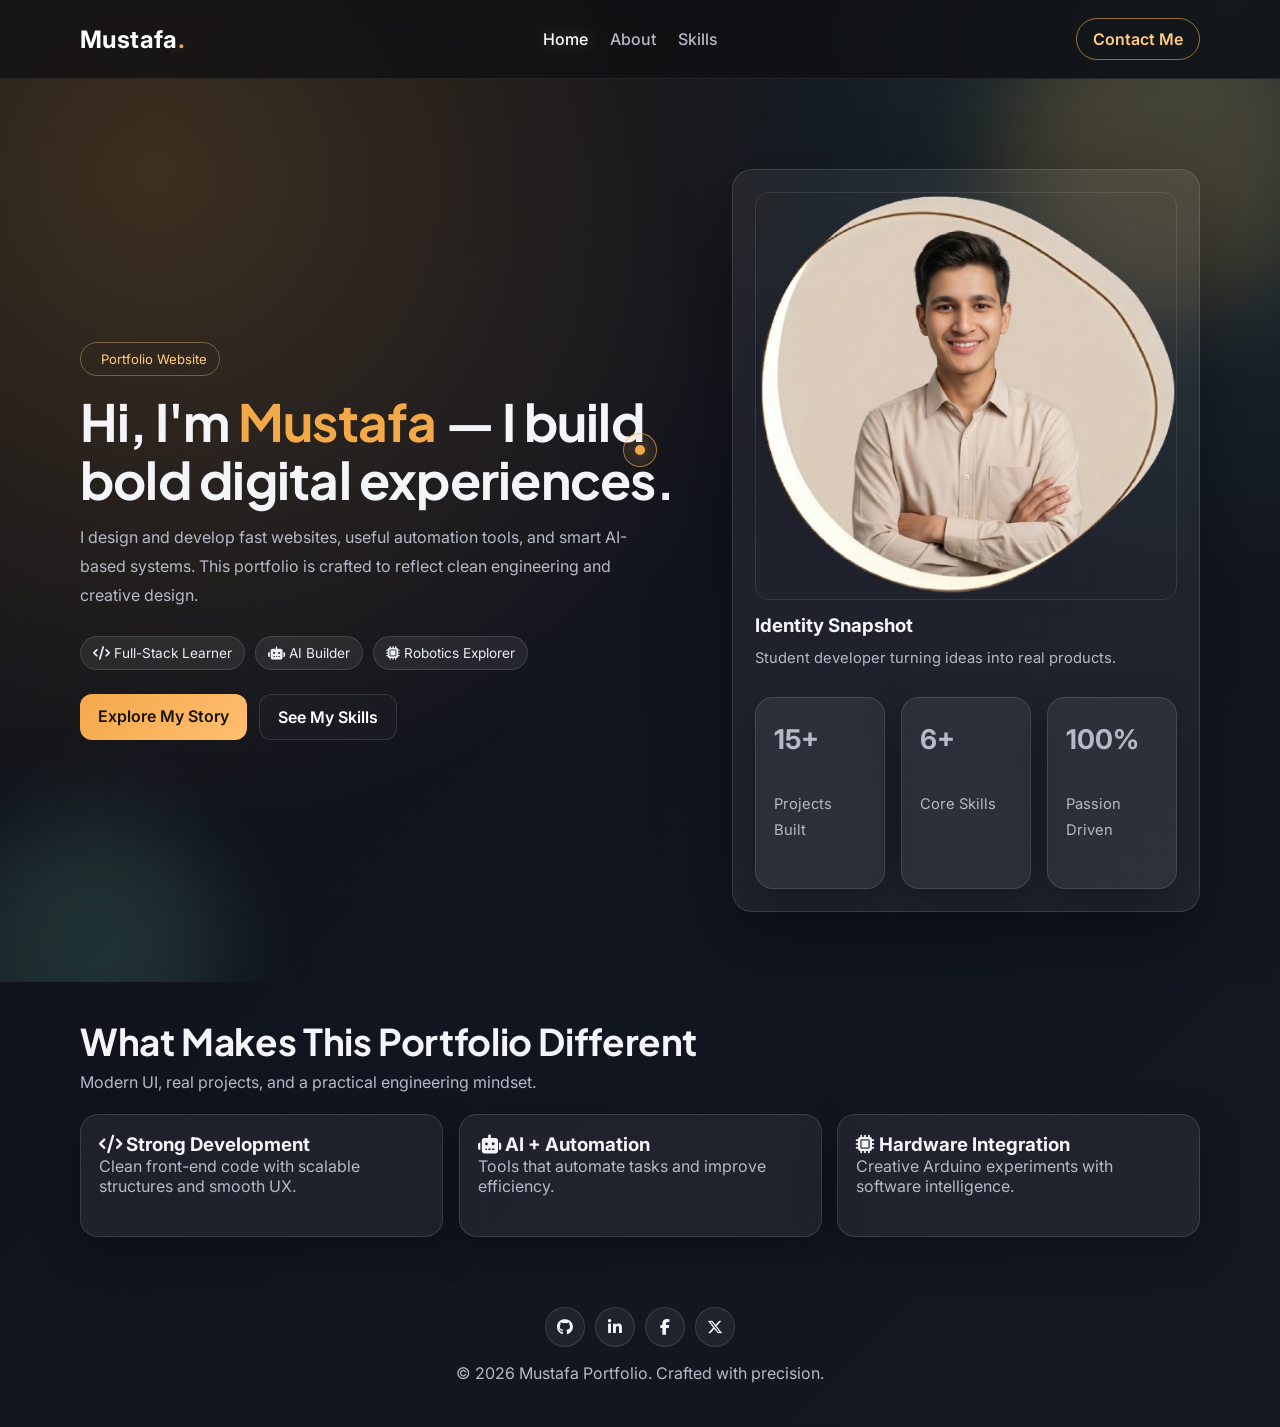
==== index.html @ a94c6162 "Add files via upload" ====
<!DOCTYPE html>
<html lang="en">
<head>
    <meta charset="UTF-8">
    <meta name="viewport" content="width=device-width, initial-scale=1.0">
    <link rel="stylesheet" href="https://cdnjs.cloudflare.com/ajax/libs/font-awesome/6.7.1/css/all.min.css">
    <link rel="stylesheet" href="site.css">
    <title>Mustafa Portfolio</title>
</head>
<body>
    <nav class="top-nav">
        <div class="container">
            <a class="logo" href="index.html">Mustafa<span>.</span></a>
            <ul class="nav-links">
                <li><a class="active" href="index.html">Home</a></li>
                <li><a href="About.html">About</a></li>
                <li><a href="Skills.html">Skills</a></li>
            </ul>
            <a class="nav-cta" href="Contact.html">Contact Me</a>
        </div>
    </nav>

    <header class="hero">
        <div class="container hero-grid">
            <div class="reveal">
                <span class="eyebrow"><i class="fa-solid fa-sparkles"></i> Portfolio Website</span>
                <h1>Hi, I'm <span>Mustafa</span> — I build bold digital experiences.</h1>
                <p>
                    I design and develop fast websites, useful automation tools, and smart AI-based
                    systems. This portfolio is crafted to reflect clean engineering and creative design.
                </p>
                <div class="identity-strip">
                    <span class="identity-pill"><i class="fa-solid fa-code"></i> Full-Stack Learner</span>
                    <span class="identity-pill"><i class="fa-solid fa-robot"></i> AI Builder</span>
                    <span class="identity-pill"><i class="fa-solid fa-microchip"></i> Robotics Explorer</span>
                </div>
                <div class="btn-row">
                    <a class="btn btn-primary" href="About.html">Explore My Story</a>
                    <a class="btn btn-secondary" href="Skills.html">See My Skills</a>
                </div>
            </div>
            <aside class="hero-card reveal">
                <img class="hero-image" src="main.png" alt="Mustafa portrait">
                <h3>Identity Snapshot</h3>
                <p class="hero-mini">Student developer turning ideas into real products.</p>
                <div class="stats-grid">
                    <div class="card">
                        <p class="stat-number">15+</p>
                        <p class="stat-label">Projects Built</p>
                    </div>
                    <div class="card">
                        <p class="stat-number">6+</p>
                        <p class="stat-label">Core Skills</p>
                    </div>
                    <div class="card">
                        <p class="stat-number">100%</p>
                        <p class="stat-label">Passion Driven</p>
                    </div>
                </div>
            </aside>
        </div>
    </header>

    <section class="section">
        <div class="container">
            <h2 class="section-title reveal">What Makes This Portfolio Different</h2>
            <p class="section-subtitle reveal">
                Modern UI, real projects, and a practical engineering mindset.
            </p>
            <div class="feature-grid">
                <article class="card reveal">
                    <h3><i class="fa-solid fa-code"></i> Strong Development</h3>
                    <p class="section-subtitle">Clean front-end code with scalable structures and smooth UX.</p>
                </article>
                <article class="card reveal">
                    <h3><i class="fa-solid fa-robot"></i> AI + Automation</h3>
                    <p class="section-subtitle">Tools that automate tasks and improve efficiency.</p>
                </article>
                <article class="card reveal">
                    <h3><i class="fa-solid fa-microchip"></i> Hardware Integration</h3>
                    <p class="section-subtitle">Creative Arduino experiments with software intelligence.</p>
                </article>
            </div>
        </div>
    </section>

    <footer class="footer">
        <div class="social-row">
            <a class="social-link" href="#" aria-label="GitHub"><i class="fa-brands fa-github"></i></a>
            <a class="social-link" href="#" aria-label="LinkedIn"><i class="fa-brands fa-linkedin-in"></i></a>
            <a class="social-link" href="#" aria-label="Facebook"><i class="fa-brands fa-facebook-f"></i></a>
            <a class="social-link" href="#" aria-label="X"><i class="fa-brands fa-x-twitter"></i></a>
        </div>
        © <span data-year></span> Mustafa Portfolio. Crafted with precision.
    </footer>

    <script src="site.js"></script>
    <script src="custom-cursor.js"></script>
</body>
</html>
---- site.css ----
@import url("https://fonts.googleapis.com/css2?family=Inter:wght@400;500;600;700;800&family=Plus+Jakarta+Sans:wght@500;600;700;800&display=swap");

:root {
    --bg: #0e0f13;
    --bg-soft: #171922;
    --bg-soft-2: #111520;
    --card: rgba(255, 255, 255, 0.06);
    --card-border: rgba(255, 255, 255, 0.12);
    --text: #f4f5f8;
    --muted: #b6bac8;
    --brand: #f4a949;
    --brand-2: #ffcc80;
    --success: #7fe2b5;
    --shadow: 0 14px 40px rgba(0, 0, 0, 0.3);
    --shadow-soft: 0 30px 80px rgba(0, 0, 0, 0.34);
}

* {
    margin: 0;
    padding: 0;
    box-sizing: border-box;
}

html {
    scroll-behavior: smooth;
}

body {
    font-family: "Inter", "Segoe UI", sans-serif;
    color: var(--text);
    background:
        radial-gradient(circle at 10% 10%, rgba(244, 169, 73, 0.2), transparent 32%),
        radial-gradient(circle at 80% 0%, rgba(127, 226, 181, 0.15), transparent 28%),
        linear-gradient(135deg, var(--bg), var(--bg-soft-2) 45%, var(--bg-soft));
    background-size: 120% 120%;
    min-height: 100vh;
    cursor: none;
    opacity: 1;
    transition: opacity 0.35s ease;
    animation: ambientGradient 18s ease-in-out infinite;
}

body::before {
    content: "";
    position: fixed;
    inset: 0;
    pointer-events: none;
    z-index: -1;
    background-image: radial-gradient(rgba(255, 255, 255, 0.04) 0.7px, transparent 0.7px);
    background-size: 3px 3px;
    opacity: 0.25;
}

.scroll-progress {
    position: fixed;
    top: 0;
    left: 0;
    height: 3px;
    width: 0%;
    z-index: 2000;
    background: linear-gradient(90deg, var(--brand), var(--brand-2), #ffffff);
    box-shadow: 0 0 24px rgba(244, 169, 73, 0.65);
    transform-origin: left center;
}

::selection {
    background: rgb(109, 67, 0);
    color: #ffffff;
}

::-moz-selection {
    background: rgb(109, 67, 0);
    color: #ffffff;
}

body.is-transitioning {
    opacity: 0;
}

a, button, .btn, .card, .nav-links a, .logo, input, textarea {
    cursor: none;
}

/* Custom cursor */
.cursor-dot, .cursor-ring {
    position: fixed;
    top: 0;
    left: 0;
    pointer-events: none;
    z-index: 9999;
    border-radius: 50%;
    transform: translate(-120px, -120px);
}

.cursor-dot {
    width: 10px;
    height: 10px;
    margin-left: -5px;
    margin-top: -5px;
    background: var(--brand);
    box-shadow: 0 0 16px rgba(244, 169, 73, 0.7);
}

.cursor-ring {
    width: 34px;
    height: 34px;
    margin-left: -17px;
    margin-top: -17px;
    border: 1.8px solid rgba(244, 169, 73, 0.65);
    background: rgba(255, 204, 128, 0.06);
    transition: 0.2s ease;
}

.cursor-ring.active {
    width: 50px;
    height: 50px;
    margin-left: -25px;
    margin-top: -25px;
    background: rgba(244, 169, 73, 0.12);
    border-color: rgba(255, 204, 128, 0.95);
}

.cursor-dot.active {
    background: #fff;
}

.container {
    width: min(1120px, 92%);
    margin: 0 auto;
}

.top-nav {
    position: sticky;
    top: 0;
    z-index: 1000;
    backdrop-filter: blur(10px);
    background: rgba(14, 15, 19, 0.72);
    border-bottom: 1px solid rgba(255, 255, 255, 0.08);
    transition: background-color 0.25s ease, border-color 0.25s ease, box-shadow 0.25s ease;
}

.top-nav.scrolled {
    background: rgba(10, 12, 18, 0.9);
    border-bottom-color: rgba(255, 255, 255, 0.15);
    box-shadow: 0 10px 30px rgba(0, 0, 0, 0.22);
}

.top-nav .container {
    display: flex;
    align-items: center;
    justify-content: space-between;
    height: 78px;
}

.logo {
    text-decoration: none;
    font-weight: 700;
    letter-spacing: 0.4px;
    color: #fff;
    font-size: 1.5rem;
    transition: transform 0.25s ease;
}

.logo:hover {
    transform: translateY(-2px);
}

.logo span {
    color: var(--brand);
    text-shadow: 0 0 16px rgba(244, 169, 73, 0.6);
}

.nav-links {
    display: flex;
    gap: 22px;
    list-style: none;
}

.nav-links a {
    color: var(--muted);
    text-decoration: none;
    font-weight: 500;
    transition: color 0.2s ease, text-shadow 0.2s ease;
}

.nav-links a:hover,
.nav-links a.active {
    color: #fff;
    text-shadow: 0 0 18px rgba(255, 255, 255, 0.35);
}

.nav-cta {
    text-decoration: none;
    border: 1px solid rgba(244, 169, 73, 0.6);
    color: var(--brand-2);
    padding: 10px 16px;
    border-radius: 999px;
    font-weight: 600;
    transition: transform 0.25s ease, background-color 0.2s ease;
}

.nav-cta:hover {
    transform: translateY(-2px);
    background: rgba(244, 169, 73, 0.15);
}

.nav-cta.active {
    background: rgba(244, 169, 73, 0.2);
    border-color: rgba(255, 204, 128, 0.9);
}

.hero {
    padding: 90px 0 70px;
    min-height: calc(100vh - 78px);
    display: flex;
    align-items: center;
    position: relative;
    overflow: hidden;
}

.hero::before,
.hero::after {
    content: "";
    position: absolute;
    border-radius: 50%;
    filter: blur(45px);
    z-index: -1;
}

.hero::before {
    width: 320px;
    height: 320px;
    background: rgba(244, 169, 73, 0.18);
    top: -80px;
    right: -40px;
    animation: blobFloat 8s ease-in-out infinite;
}

.hero::after {
    width: 260px;
    height: 260px;
    background: rgba(127, 226, 181, 0.14);
    bottom: -90px;
    left: -40px;
    animation: blobFloat 10s ease-in-out infinite reverse;
}

.hero-grid {
    display: grid;
    grid-template-columns: 1.2fr 0.9fr;
    gap: 28px;
    align-items: center;
}

.eyebrow {
    display: inline-flex;
    align-items: center;
    gap: 8px;
    font-size: 0.82rem;
    color: var(--brand-2);
    border: 1px solid rgba(255, 204, 128, 0.35);
    border-radius: 999px;
    padding: 8px 12px;
    margin-bottom: 16px;
}

.hero h1 {
    font-family: "Plus Jakarta Sans", "Inter", sans-serif;
    font-size: clamp(2rem, 4vw, 3.4rem);
    line-height: 1.15;
    margin-bottom: 14px;
    letter-spacing: -0.015em;
}

.hero h1 span {
    color: var(--brand);
}

.hero p {
    color: var(--muted);
    line-height: 1.8;
    margin-bottom: 26px;
    max-width: 58ch;
}

.identity-strip {
    display: flex;
    gap: 10px;
    flex-wrap: wrap;
    margin: 10px 0 24px;
}

.identity-pill {
    padding: 8px 12px;
    border-radius: 999px;
    background: rgba(255, 255, 255, 0.07);
    border: 1px solid rgba(255, 255, 255, 0.12);
    color: #eceef5;
    font-size: 0.85rem;
}

.btn-row {
    display: flex;
    gap: 12px;
    flex-wrap: wrap;
}

.btn {
    border: none;
    text-decoration: none;
    border-radius: 12px;
    padding: 12px 18px;
    font-weight: 600;
    transition: transform 0.28s ease, box-shadow 0.28s ease, filter 0.28s ease;
}

.btn-primary {
    background: linear-gradient(135deg, var(--brand), #ffbe70);
    color: #1b1207;
}

.btn-secondary {
    border: 1px solid var(--card-border);
    color: #fff;
    background: rgba(255, 255, 255, 0.02);
}

.btn:hover {
    transform: translateY(-3px);
    box-shadow: var(--shadow);
    filter: saturate(1.1);
}

.hero-card {
    background: var(--card);
    border: 1px solid var(--card-border);
    border-radius: 20px;
    padding: 22px;
    box-shadow: var(--shadow-soft);
    transform-style: preserve-3d;
}

.hero-card h3 {
    margin: 14px 0 8px;
}

.hero-mini {
    color: var(--muted);
    font-size: 0.92rem;
    margin-bottom: 12px;
}

.hero-image {
    width: 100%;
    border-radius: 14px;
    display: block;
    border: 1px solid rgba(255, 255, 255, 0.1);
}

.stats-grid,
.feature-grid,
.skills-grid,
.projects-grid {
    display: grid;
    gap: 16px;
}

.stats-grid {
    grid-template-columns: repeat(3, minmax(0, 1fr));
    margin-top: 22px;
}

.card {
    background: var(--card);
    border: 1px solid var(--card-border);
    border-radius: 18px;
    padding: 18px;
    box-shadow: var(--shadow);
    transition: transform 0.28s ease, border-color 0.25s ease, box-shadow 0.28s ease;
    will-change: transform;
}

.card:hover {
    transform: translateY(-6px);
    border-color: rgba(244, 169, 73, 0.6);
    box-shadow: var(--shadow-soft);
}

.stat-number {
    font-size: 1.7rem;
    font-weight: 700;
    color: var(--brand-2);
}

.stat-label {
    color: var(--muted);
    font-size: 0.92rem;
}

.section {
    padding: 36px 0;
}

.section-title {
    font-family: "Plus Jakarta Sans", "Inter", sans-serif;
    font-size: clamp(1.4rem, 3vw, 2.3rem);
    margin-bottom: 8px;
    letter-spacing: -0.01em;
}

.section-subtitle {
    color: var(--muted);
    margin-bottom: 22px;
}

.feature-grid,
.projects-grid {
    grid-template-columns: repeat(3, minmax(0, 1fr));
}

.skills-grid {
    grid-template-columns: repeat(2, minmax(0, 1fr));
}

.skill-chip {
    display: inline-flex;
    align-items: center;
    gap: 8px;
    padding: 8px 12px;
    border-radius: 999px;
    margin: 4px 6px 0 0;
    background: rgba(255, 255, 255, 0.06);
    border: 1px solid rgba(255, 255, 255, 0.08);
    color: #e9ebf2;
    font-size: 0.88rem;
}

.timeline {
    position: relative;
    padding-left: 20px;
}

.timeline::before {
    content: "";
    position: absolute;
    left: 2px;
    top: 6px;
    bottom: 6px;
    width: 2px;
    background: linear-gradient(var(--brand), transparent);
}

.timeline-item {
    margin-bottom: 14px;
}

.timeline-item h4 {
    margin-bottom: 3px;
    color: var(--brand-2);
}

.timeline-item p {
    color: var(--muted);
    line-height: 1.65;
}

.contact-wrap {
    display: grid;
    grid-template-columns: 1fr 1fr;
    gap: 18px;
}

.contact-form input,
.contact-form textarea {
    width: 100%;
    border-radius: 12px;
    border: 1px solid rgba(255, 255, 255, 0.12);
    background: rgba(255, 255, 255, 0.04);
    color: #fff;
    padding: 12px 14px;
    margin-bottom: 12px;
    outline: none;
    cursor: text;
}

.contact-form textarea {
    min-height: 130px;
    resize: vertical;
}

.contact-form input:focus,
.contact-form textarea:focus {
    border-color: rgba(244, 169, 73, 0.7);
}

.footer {
    padding: 34px 0 44px;
    color: var(--muted);
    text-align: center;
}

.social-row {
    display: flex;
    align-items: center;
    justify-content: center;
    gap: 10px;
    margin-bottom: 16px;
}

.social-link {
    width: 40px;
    height: 40px;
    display: inline-flex;
    align-items: center;
    justify-content: center;
    color: var(--text);
    border-radius: 50%;
    text-decoration: none;
    background: rgba(255, 255, 255, 0.06);
    border: 1px solid rgba(255, 255, 255, 0.12);
    transition: transform 0.25s ease, border-color 0.2s ease, color 0.2s ease;
}

.social-link:hover {
    transform: translateY(-4px);
    border-color: rgba(244, 169, 73, 0.7);
    color: var(--brand-2);
}

.preloader {
    position: fixed;
    inset: 0;
    background: #0e0f13;
    display: grid;
    place-items: center;
    z-index: 9998;
    transition: opacity 0.45s ease, visibility 0.45s ease;
}

.preloader.hide {
    opacity: 0;
    visibility: hidden;
}

.loader-box {
    width: min(420px, 88%);
    text-align: center;
}

.loader-title {
    font-size: clamp(1.8rem, 4vw, 2.8rem);
    font-weight: 700;
    margin-bottom: 6px;
}

.loader-title span {
    color: var(--brand);
}

.loader-subtitle {
    color: var(--muted);
    margin-bottom: 18px;
}

.loader-track {
    height: 10px;
    border-radius: 999px;
    background: rgba(255, 255, 255, 0.12);
    overflow: hidden;
    border: 1px solid rgba(255, 255, 255, 0.08);
}

.loader-fill {
    height: 100%;
    width: 0%;
    background: linear-gradient(90deg, var(--brand), var(--brand-2));
    transition: width 0.18s ease;
}

.loader-percent {
    margin-top: 10px;
    color: var(--brand-2);
    font-weight: 600;
}

@keyframes spin {
    to {
        transform: rotate(360deg);
    }
}

@keyframes blobFloat {
    0%, 100% {
        transform: translateY(0) translateX(0);
    }
    50% {
        transform: translateY(-12px) translateX(8px);
    }
}

.reveal {
    opacity: 0;
    transform: translateY(28px);
    filter: blur(5px);
    transition: opacity 0.8s ease, transform 0.8s cubic-bezier(0.2, 0.65, 0.2, 1), filter 0.8s ease;
}

.reveal.show {
    opacity: 1;
    transform: translateY(0);
    filter: blur(0);
}

.reveal[data-reveal="left"] {
    transform: translateX(-26px);
}

.reveal[data-reveal="right"] {
    transform: translateX(26px);
}

.reveal[data-reveal="zoom"] {
    transform: scale(0.92);
}

.reveal.show[data-reveal] {
    transform: none;
}

@keyframes ambientGradient {
    0%,
    100% {
        background-position: 0% 10%;
    }
    50% {
        background-position: 100% 90%;
    }
}

@media (pointer: coarse), (max-width: 780px) {
    body,
    a,
    button,
    .btn,
    .card,
    .nav-links a,
    .logo,
    input,
    textarea {
        cursor: auto;
    }

    .cursor-dot,
    .cursor-ring {
        display: none;
    }
}

@media (prefers-reduced-motion: reduce) {
    * {
        animation: none !important;
        transition: none !important;
        scroll-behavior: auto !important;
    }

    .reveal {
        opacity: 1;
        transform: none;
        filter: none;
    }
}

@media (max-width: 900px) {
    .hero-grid,
    .feature-grid,
    .projects-grid,
    .skills-grid,
    .contact-wrap,
    .stats-grid {
        grid-template-columns: 1fr;
    }

    .top-nav .container {
        gap: 12px;
        flex-wrap: wrap;
        height: auto;
        padding: 12px 0;
    }

    .nav-links {
        gap: 14px;
    }
}
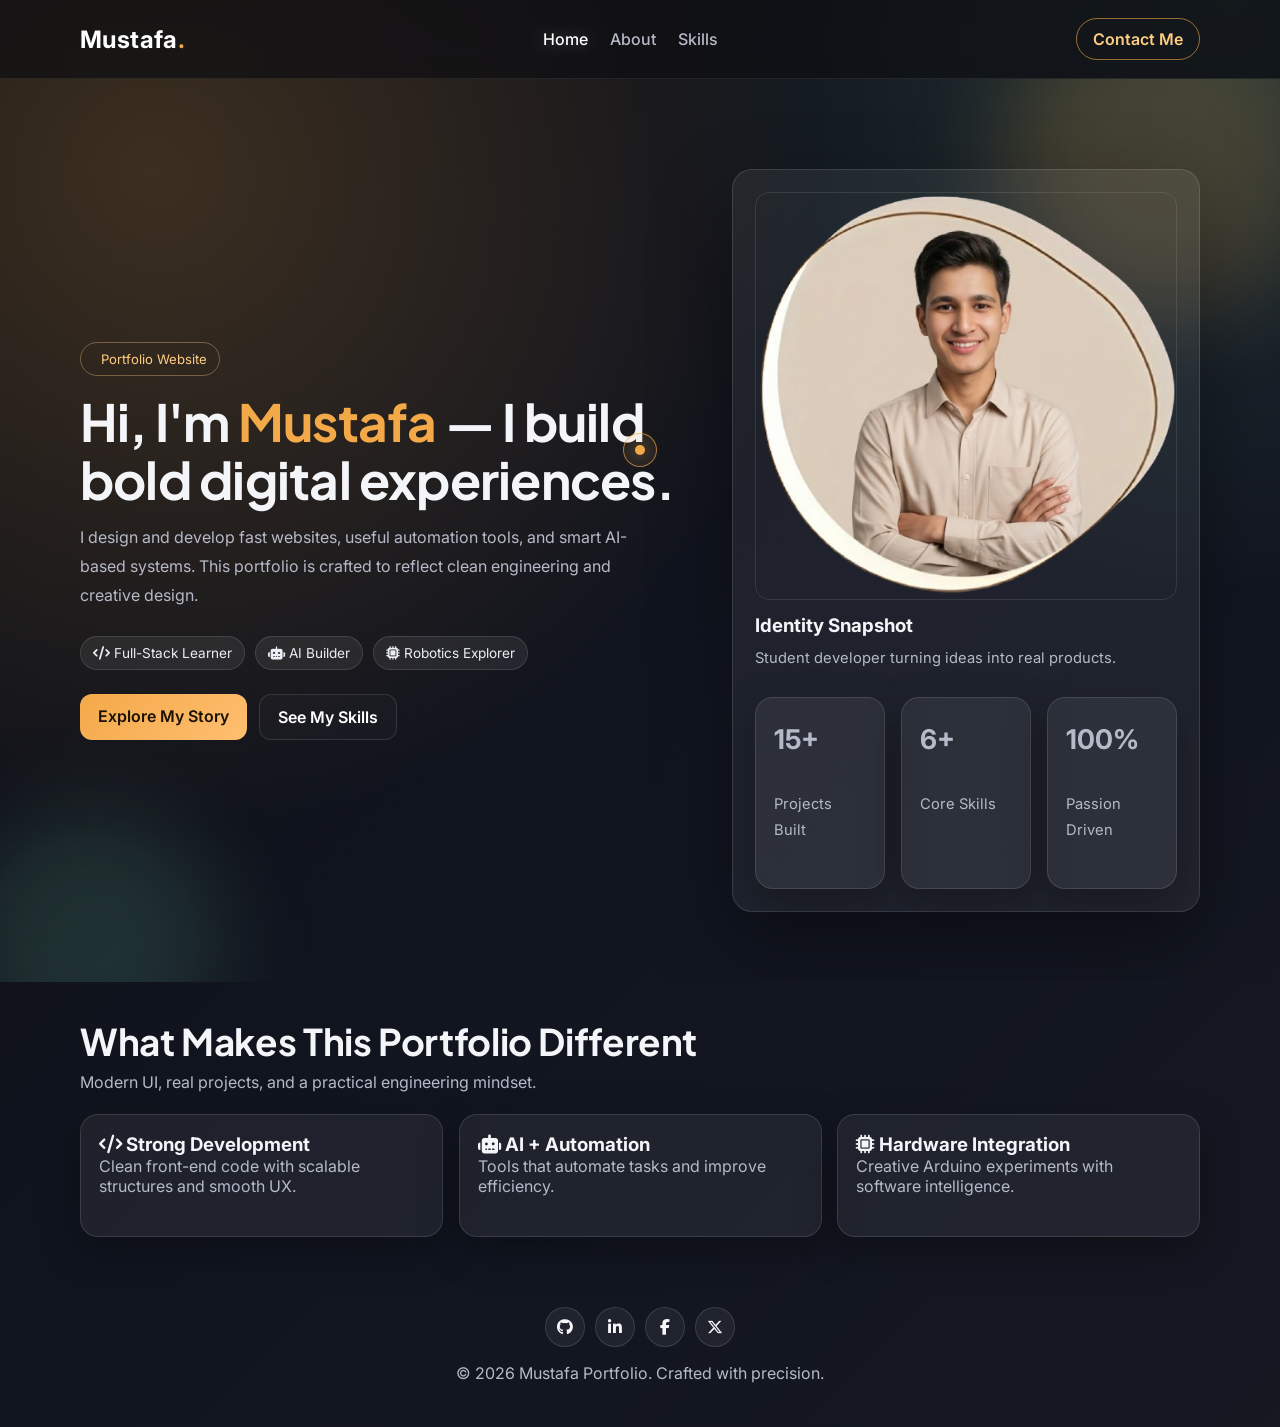
==== commit 44ef00ec: "Update index.html" ====
--- a/index.html
+++ b/index.html
@@ -5,6 +5,7 @@
     <meta name="viewport" content="width=device-width, initial-scale=1.0">
     <link rel="stylesheet" href="https://cdnjs.cloudflare.com/ajax/libs/font-awesome/6.7.1/css/all.min.css">
     <link rel="stylesheet" href="site.css">
+    <link rel="icon" type="image/png" href="download.png">
     <title>Mustafa Portfolio</title>
 </head>
 <body>
@@ -97,4 +98,4 @@
     <script src="site.js"></script>
     <script src="custom-cursor.js"></script>
 </body>
-</html>+</html>
